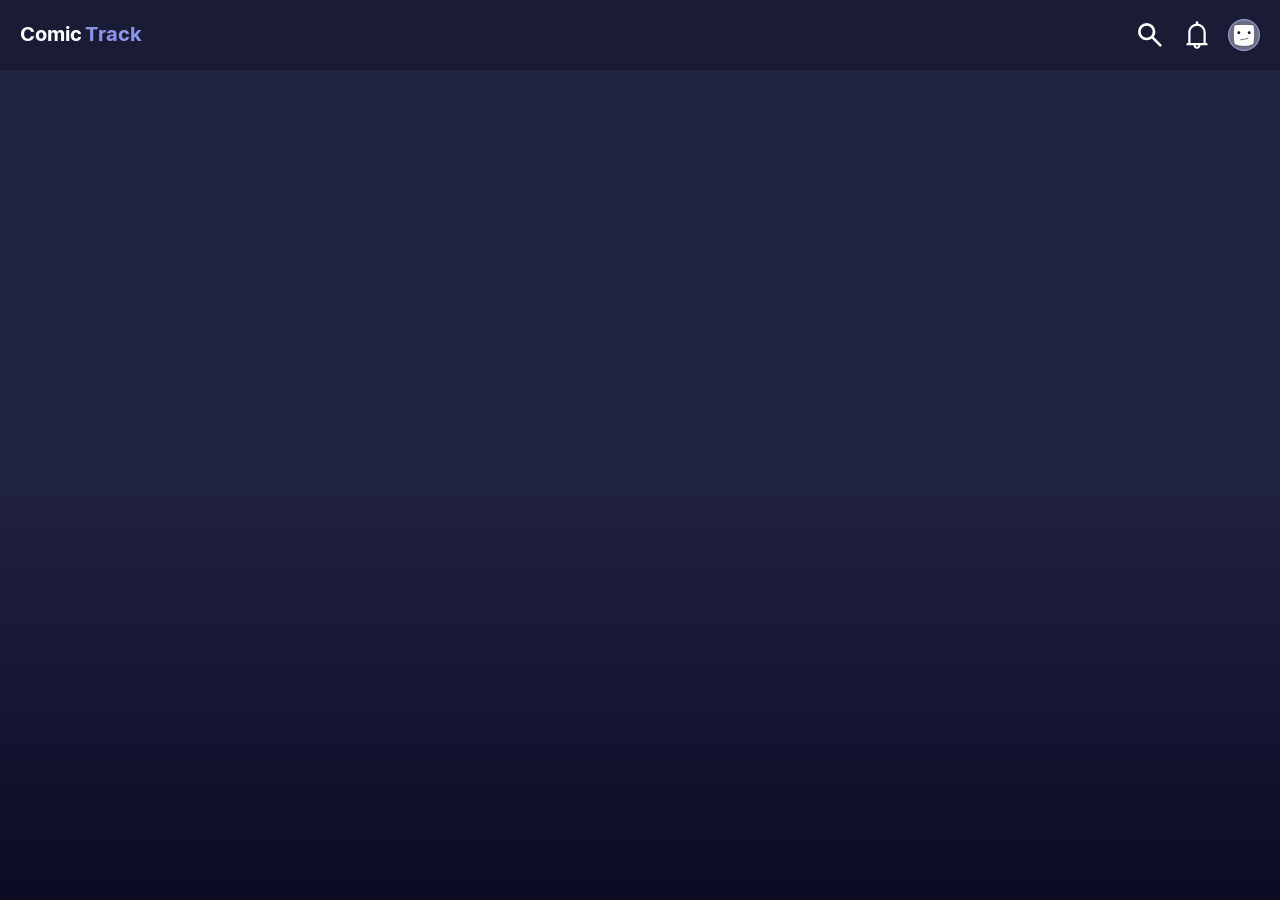
==== quadrinho.html @ 8dcb4ab7 "arquivo da página de hqs(template) e css global feito" ====
<html lang="pt-br">
<head>
    <meta charset="UTF-8">
    <meta name="viewport" content="width=device-width, initial-scale=1.0">
    <title>ComicTracker - Quadrinho</title>
    <link rel="stylesheet" href="Estilos CSS/global-style.css">
    <link rel="stylesheet" href="Estilos CSS/Estilo-pag-HQ.css">

    <!--Fontes do Google-->
    <link rel="preconnect" href="https://fonts.googleapis.com">
    <link rel="preconnect" href="https://fonts.gstatic.com" crossorigin>
    <link href="https://fonts.googleapis.com/css2?family=Inter:ital,opsz,wght@0,14..32,100..900;1,14..32,100..900&display=swap" rel="stylesheet">
    
    <!--Inter Fonte Google-->
    <link rel="preconnect" href="https://fonts.googleapis.com">
    <link rel="preconnect" href="https://fonts.gstatic.com" crossorigin>
    <link href="https://fonts.googleapis.com/css2?family=Inter:ital,opsz,wght@0,14..32,100..900;1,14..32,100..900&display=swap" rel="stylesheet">
    
</head>

<body>

    <header id="barra_de_cima">
        <h1 id="logo">Comic <span class="trk_color">Track</span></h1>
        <span class="icons_diversos">
            <div class="busca"> 
                <button>
                    <svg xmlns="http://www.w3.org/2000/svg" width="32" height="32" viewBox="0 0 24 24">
                        <path fill="currentColor" d="m19.6 21l-6.3-6.3q-.75.6-1.725.95T9.5 16q-2.725 0-4.612-1.888T3 9.5t1.888-4.612T9.5 3t4.613 1.888T16 9.5q0 1.1-.35 2.075T14.7 13.3l6.3 6.3zM9.5 14q1.875 0 3.188-1.312T14 9.5t-1.312-3.187T9.5 5T6.313 6.313T5 9.5t1.313 3.188T9.5 14"/>
                    </svg>                      
                </button>
            </div>
            <div class="sino">
                <button>
                    <svg xmlns="http://www.w3.org/2000/svg" width="32" height="32" viewBox="0 0 1024 1024"><!-- Icon from Ant Design Icons by HeskeyBaozi - https://github.com/ant-design/ant-design-icons/blob/master/LICENSE --><path fill="currentColor" d="M816 768h-24V428c0-141.1-104.3-257.7-240-277.1V112c0-22.1-17.9-40-40-40s-40 17.9-40 40v38.9c-135.7 19.4-240 136-240 277.1v340h-24c-17.7 0-32 14.3-32 32v32c0 4.4 3.6 8 8 8h216c0 61.8 50.2 112 112 112s112-50.2 112-112h216c4.4 0 8-3.6 8-8v-32c0-17.7-14.3-32-32-32M512 888c-26.5 0-48-21.5-48-48h96c0 26.5-21.5 48-48 48M304 768V428c0-55.6 21.6-107.8 60.9-147.1S456.4 220 512 220s107.8 21.6 147.1 60.9S720 372.4 720 428v340z"/></svg>
                </button>
            </div>
            <div class="perfil">
                <button>
                    <img src="Assets/Imagens Icones/Icone-Novo-Layout.svg" alt="imagem própria que ainda devo criar">
                </button>
            </div>
        </span>
    </header>
    
    <main>
        













    </main>
        
    <script src="Javinha.js"></script>  
</body>
</html>
---- Estilos CSS/global-style.css ----
/* ========================================
   FONTE CUSTOMIZADA
   ======================================== */
@font-face {
    font-family: 'Konkhmer Sleokchher';
    src: url('../Assets/Font/konkhmer-sleokchher/KonkhmerSleokchher-Regular.ttf') format('truetype');
    font-weight: normal;
    font-style: normal;
}


/* ========================================
   VARIÁVEIS GLOBAIS
   ======================================== */
:root {
    /* Cores */
    --cor-fundo:         #0F1133;
    --cor-fundo-card:    #464B69;
    --cor-fundo-navbar:  #1A1C36;
    --cor-primaria:      #8E94E8;
    --cor-primaria-dark: #6773F9;
    --cor-texto:         #ffffff;
    --cor-texto-suave:   #D9D9D9;
    --cor-texto-muted:   #A4A4A4;
    --cor-barra-fundo:   #D9D9D9;

    /* Fontes */
    --fonte-titulo: 'Konkhmer Sleokchher', sans-serif;
    --fonte-corpo:  'Inter', sans-serif;

    /* Espaçamentos */
    --gap-xs:  4px;
    --gap-sm:  8px;
    --gap-md:  11px;
    --gap-lg:  16px;
    --gap-xl:  24px;

    /* Bordas */
    --radius-sm: 5px;
    --radius-md: 10px;
    --radius-lg: 40px;

    /* Alturas fixas dos navbars */
    --altura-navbar-topo:  70px;
    --altura-navbar-baixo: 76px;
}


/* ========================================
   RESET
   ======================================== */
* {
    margin: 0;
    padding: 0;
    box-sizing: border-box;
}


/* ========================================
   BASE
   ======================================== */
html, body {
    width: 100%;
    max-width: 100%;
    overflow-x: hidden;
    font-family: var(--fonte-corpo);
    color: var(--cor-texto);
    background:
        linear-gradient(
            to bottom,
            rgba(255, 255, 255, 0.08) 50%,
            rgba(0, 0, 0, 0.30) 100%
        ),
        var(--cor-fundo);
    -moz-osx-font-smoothing: grayscale;
}

h1, h2, h3 {
    font-family: var(--fonte-titulo);
    font-weight: normal;
}

p {
    font-family: var(--fonte-corpo);
}

button {
    cursor: pointer;
    border: none;
    background: transparent;
    color: inherit;
    font-family: var(--fonte-corpo);
}

img {
    display: block;
    max-width: 100%;
}


/* ========================================
   COMPONENTE: NAVBAR TOPO
   ======================================== */
#barra_de_cima {
    position: fixed;
    top: 0;
    left: 0;
    right: 0;
    z-index: 1000;
    width: 100%;
    height: var(--altura-navbar-topo);
    display: flex;
    flex-direction: row;
    justify-content: space-between;
    align-items: center;
    padding: 0 20px;
    background-color: var(--cor-fundo-navbar);
    box-sizing: border-box;
}

#barra_de_cima #logo {
    display: flex;
    align-items: center;
    flex: 1;
    color: var(--cor-texto);
    font-size: 1.25rem;
    font-family: var(--fonte-titulo);
}

#barra_de_cima #logo span {
    color: var(--cor-primaria);
    margin-left: 3px;
}

.icons_diversos {
    display: flex;
    flex-direction: row;
    align-items: center;
    gap: 15px;
}

.icons_diversos > div {
    display: block;
    width: auto;
    height: auto;
}

.icons_diversos button {
    display: flex;
    align-items: center;
    justify-content: center;
    padding: 0;
    color: var(--cor-texto);
}

.icons_diversos button img {
    width: 32px;
    height: 32px;
    object-fit: cover;
}


/* ========================================
   COMPONENTE: NAVBAR BAIXO
   ======================================== */
#barra_de_baixo {
    position: fixed;
    bottom: 0;
    left: 0;
    right: 0;
    z-index: 1000;
    width: 100%;
    height: var(--altura-navbar-baixo);
    padding: 5px;
    background-color: var(--cor-primaria);
    border-radius: var(--radius-lg) var(--radius-lg) 0 0;
}

#barra_de_baixo .posicao_da_barra {
    display: inline-flex;
    justify-content: center;
    align-items: center;
    gap: 75px;
    width: 100%;
    height: 4rem;
}

.posicao_da_barra > div {
    display: flex;
    flex-direction: column;
    align-items: center;
    justify-content: center;
    gap: 2px;
}

.posicao_da_barra button {
    padding: 0;
    outline: none;
}

.posicao_da_barra p {
    font-size: smaller;
    font-family: var(--fonte-corpo);
}


/* ========================================
   COMPONENTE: CABEÇALHO DE SEÇÃO
   ======================================== */
.titulo-vermais {
    display: flex;
    justify-content: space-between;
    align-items: center;
    color: var(--cor-texto);
    font-size: 0.75rem;
}

.titulo-vermais .ver-mais {
    color: var(--cor-primaria);
    font-size: 0.875rem;
}


/* ========================================
   COMPONENTE: BOTÕES DE FILTRO
   ======================================== */
.botoes-filtro {
    display: flex;
    flex-direction: row;
    gap: 10px;
    justify-content: center;
}

.botoes-filtro button {
    border-radius: var(--radius-md);
    background-color: rgba(255, 255, 255, 0.20);
    padding: 0 15px;
    height: 20px;
    color: var(--cor-texto);
    text-align: center;
    font-weight: 400;
}

#btn-escolhido {
    background-color: var(--cor-primaria-dark);
}


/* ========================================
   COMPONENTE: BARRA DE PROGRESSO
   ======================================== */
.prog-hq {
    display: flex;
    align-items: center;
    gap: 5px;
    margin-top: auto;
    width: 100%;
}

.barra-progresso {
    flex: 1;
    height: 5px;
    background-color: var(--cor-barra-fundo);
    border-radius: 25px;
}

.progresso-feito {
    height: 5px;
    background: linear-gradient(to right, #464B69, #9297CE);
    border-radius: 25px;
}

.prog-hq p {
    font-size: 0.65rem;
    font-weight: 600;
    color: var(--cor-texto);
}


/* ========================================
   COMPONENTE: AVALIAÇÃO (ESTRELA + NOTA)
   ======================================== */
.avaliacoes {
    display: flex;
    flex-direction: row;
    align-items: center;
    gap: var(--gap-xs);
    padding: 0 6px 6px 6px;
}

.avaliacoes svg {
    width: 16px;
    height: 16px;
    color: rgb(255, 255, 110);
    flex-shrink: 0;
}

.avaliacoes h3 {
    margin: 0;
    font-size: 0.688rem;
    color: var(--cor-texto);
    line-height: 1;
}
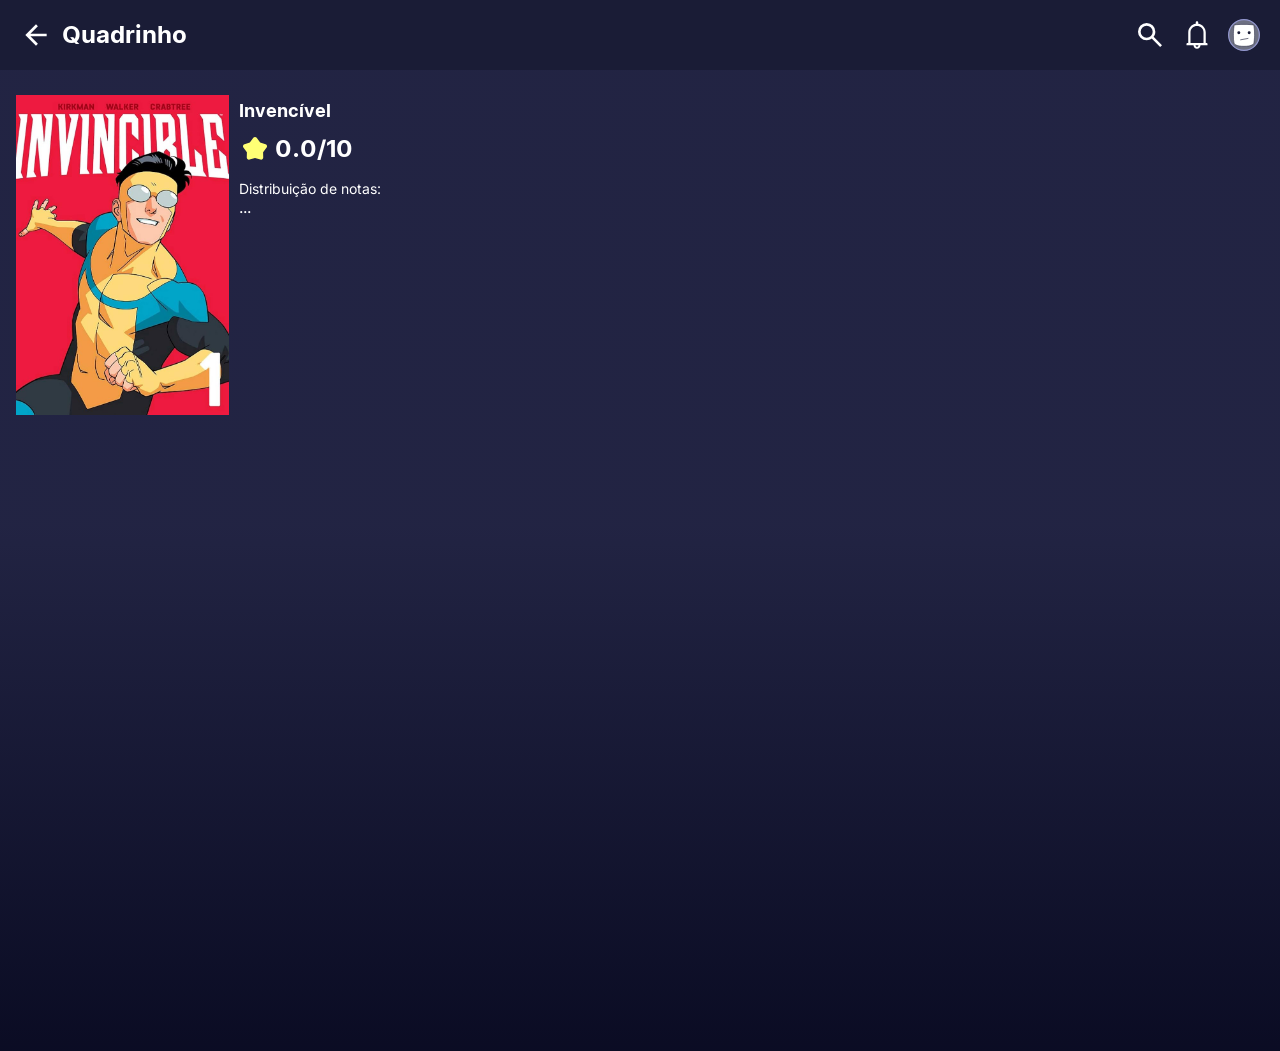
==== commit 5c88f1c6: "Página de cada quadrihno: Imagem e Título" ====
--- a/quadrinho.html
+++ b/quadrinho.html
@@ -1,65 +1,133 @@
 <html lang="pt-br">
-<head>
-    <meta charset="UTF-8">
-    <meta name="viewport" content="width=device-width, initial-scale=1.0">
+  <head>
+    <meta charset="UTF-8" />
+    <meta name="viewport" content="width=device-width, initial-scale=1.0" />
     <title>ComicTracker - Quadrinho</title>
-    <link rel="stylesheet" href="Estilos CSS/global-style.css">
-    <link rel="stylesheet" href="Estilos CSS/Estilo-pag-HQ.css">
+    <link rel="stylesheet" href="Estilos CSS/global-style.css" />
+    <link rel="stylesheet" href="Estilos CSS/Estilo-pag-HQ.css" />
 
     <!--Fontes do Google-->
-    <link rel="preconnect" href="https://fonts.googleapis.com">
-    <link rel="preconnect" href="https://fonts.gstatic.com" crossorigin>
-    <link href="https://fonts.googleapis.com/css2?family=Inter:ital,opsz,wght@0,14..32,100..900;1,14..32,100..900&display=swap" rel="stylesheet">
-    
+    <link rel="preconnect" href="https://fonts.googleapis.com" />
+    <link rel="preconnect" href="https://fonts.gstatic.com" crossorigin />
+    <link
+      href="https://fonts.googleapis.com/css2?family=Inter:ital,opsz,wght@0,14..32,100..900;1,14..32,100..900&display=swap"
+      rel="stylesheet"
+    />
+
     <!--Inter Fonte Google-->
-    <link rel="preconnect" href="https://fonts.googleapis.com">
-    <link rel="preconnect" href="https://fonts.gstatic.com" crossorigin>
-    <link href="https://fonts.googleapis.com/css2?family=Inter:ital,opsz,wght@0,14..32,100..900;1,14..32,100..900&display=swap" rel="stylesheet">
-    
-</head>
+    <link rel="preconnect" href="https://fonts.googleapis.com" />
+    <link rel="preconnect" href="https://fonts.gstatic.com" crossorigin />
+    <link
+      href="https://fonts.googleapis.com/css2?family=Inter:ital,opsz,wght@0,14..32,100..900;1,14..32,100..900&display=swap"
+      rel="stylesheet"
+    />
+  </head>
 
-<body>
+  <body>
+    <header id="barra_de_cima">
+      <div class="ic-voltar-e-titulo">
+        <button>
+          <svg
+            xmlns="http://www.w3.org/2000/svg"
+            width="32"
+            height="32"
+            viewBox="0 0 24 24"
+          >
+            <!-- Icon from Material Symbols by Google - https://github.com/google/material-design-icons/blob/master/LICENSE -->
+            <path
+              fill="currentColor"
+              d="m7.825 13l5.6 5.6L12 20l-8-8l8-8l1.425 1.4l-5.6 5.6H20v2z"
+            />
+          </svg>
+        </button>
+        <div id="titulo_wrapper">
+          <span id="titulo_quadrinho">Quadrinho</span>
+        </div>
+      </div>
 
-    <header id="barra_de_cima">
-        <h1 id="logo">Comic <span class="trk_color">Track</span></h1>
-        <span class="icons_diversos">
-            <div class="busca"> 
-                <button>
-                    <svg xmlns="http://www.w3.org/2000/svg" width="32" height="32" viewBox="0 0 24 24">
-                        <path fill="currentColor" d="m19.6 21l-6.3-6.3q-.75.6-1.725.95T9.5 16q-2.725 0-4.612-1.888T3 9.5t1.888-4.612T9.5 3t4.613 1.888T16 9.5q0 1.1-.35 2.075T14.7 13.3l6.3 6.3zM9.5 14q1.875 0 3.188-1.312T14 9.5t-1.312-3.187T9.5 5T6.313 6.313T5 9.5t1.313 3.188T9.5 14"/>
-                    </svg>                      
-                </button>
+      <span class="icons_diversos">
+        <div class="busca">
+          <button>
+            <svg
+              xmlns="http://www.w3.org/2000/svg"
+              width="32"
+              height="32"
+              viewBox="0 0 24 24"
+            >
+              <path
+                fill="currentColor"
+                d="m19.6 21l-6.3-6.3q-.75.6-1.725.95T9.5 16q-2.725 0-4.612-1.888T3 9.5t1.888-4.612T9.5 3t4.613 1.888T16 9.5q0 1.1-.35 2.075T14.7 13.3l6.3 6.3zM9.5 14q1.875 0 3.188-1.312T14 9.5t-1.312-3.187T9.5 5T6.313 6.313T5 9.5t1.313 3.188T9.5 14"
+              />
+            </svg>
+          </button>
+        </div>
+        <div class="sino">
+          <button>
+            <svg
+              xmlns="http://www.w3.org/2000/svg"
+              width="32"
+              height="32"
+              viewBox="0 0 1024 1024"
+            >
+              <!-- Icon from Ant Design Icons by HeskeyBaozi - https://github.com/ant-design/ant-design-icons/blob/master/LICENSE -->
+              <path
+                fill="currentColor"
+                d="M816 768h-24V428c0-141.1-104.3-257.7-240-277.1V112c0-22.1-17.9-40-40-40s-40 17.9-40 40v38.9c-135.7 19.4-240 136-240 277.1v340h-24c-17.7 0-32 14.3-32 32v32c0 4.4 3.6 8 8 8h216c0 61.8 50.2 112 112 112s112-50.2 112-112h216c4.4 0 8-3.6 8-8v-32c0-17.7-14.3-32-32-32M512 888c-26.5 0-48-21.5-48-48h96c0 26.5-21.5 48-48 48M304 768V428c0-55.6 21.6-107.8 60.9-147.1S456.4 220 512 220s107.8 21.6 147.1 60.9S720 372.4 720 428v340z"
+              />
+            </svg>
+          </button>
+        </div>
+        <div class="perfil">
+          <button>
+            <img
+              src="Assets/Imagens Icones/Icone-Novo-Layout.svg"
+              alt="imagem própria que ainda devo criar"
+            />
+          </button>
+        </div>
+      </span>
+    </header>
+
+    <main>
+      <div id="FramePrincipal">
+        <div class="img-pcp">
+          <img
+            src="Assets/Hqs Covers/Invencible hq.jpg"
+            alt="Imagem do Quadrinho"
+          />
+        </div>
+
+        <div class="infos-tudo">
+          <div class="div_info_n_hq">
+            <h1>Invencível</h1>
+          </div>
+
+          <div class="div_info_notas">
+            <svg
+              xmlns="http://www.w3.org/2000/svg"
+              width="32"
+              height="32"
+              viewBox="0 0 24 24"
+            >
+              <!-- Icon from Material Symbols Light by Google - https://github.com/google/material-design-icons/blob/master/LICENSE -->
+              <path
+                fill="currentColor"
+                d="m8.125 7.092l2.608-3.47q.238-.322.566-.472T12 3t.701.15t.566.471l2.608 3.471l4.02 1.368q.534.18.822.605q.289.426.289.94q0 .237-.07.471t-.228.449l-2.635 3.573l.1 3.83q.025.706-.466 1.189T16.564 20l-.454-.056L12 18.733l-4.11 1.211q-.124.05-.24.053q-.117.003-.214.003q-.665 0-1.15-.483t-.459-1.188l.1-3.856l-2.629-3.548q-.159-.217-.229-.453Q3 10.236 3 10q0-.506.297-.942q.296-.435.828-.618z"
+              />
+            </svg>
+            <h2><span id="nota-media">0.0</span>/10</h2>
+          </div>
+
+          <div class="div_info_dtb_n">
+            <div class="distrib_texto">
+              <p>Distribuição de notas:</p>
             </div>
-            <div class="sino">
-                <button>
-                    <svg xmlns="http://www.w3.org/2000/svg" width="32" height="32" viewBox="0 0 1024 1024"><!-- Icon from Ant Design Icons by HeskeyBaozi - https://github.com/ant-design/ant-design-icons/blob/master/LICENSE --><path fill="currentColor" d="M816 768h-24V428c0-141.1-104.3-257.7-240-277.1V112c0-22.1-17.9-40-40-40s-40 17.9-40 40v38.9c-135.7 19.4-240 136-240 277.1v340h-24c-17.7 0-32 14.3-32 32v32c0 4.4 3.6 8 8 8h216c0 61.8 50.2 112 112 112s112-50.2 112-112h216c4.4 0 8-3.6 8-8v-32c0-17.7-14.3-32-32-32M512 888c-26.5 0-48-21.5-48-48h96c0 26.5-21.5 48-48 48M304 768V428c0-55.6 21.6-107.8 60.9-147.1S456.4 220 512 220s107.8 21.6 147.1 60.9S720 372.4 720 428v340z"/></svg>
-                </button>
-            </div>
-            <div class="perfil">
-                <button>
-                    <img src="Assets/Imagens Icones/Icone-Novo-Layout.svg" alt="imagem própria que ainda devo criar">
-                </button>
-            </div>
-        </span>
-    </header>
-    
-    <main>
-        
+            <div class="grafico-das-barras">...</div>
+          </div>
+        </div>
+      </div>
+    </main>
 
-
-
-
-
-
-
-
-
-
-
-
-
-    </main>
-        
-    <script src="Javinha.js"></script>  
-</body>
-</html>+    <script src="Javinha.js"></script>
+  </body>
+</html>
--- a/Estilos CSS/global-style.css
+++ b/Estilos CSS/global-style.css
@@ -97,6 +97,15 @@
     max-width: 100%;
 }
 
+main {
+    display: flex;
+    flex-direction: column;
+    /*outline: 1px solid white;*/
+    padding: 10px 0;
+    margin: 75px 16px 76px;
+    min-height: 100vh;
+    gap: 15px;
+}
 
 /* ========================================
    COMPONENTE: NAVBAR TOPO
--- a/Estilos CSS/Estilo-pag-HQ.css
+++ b/Estilos CSS/Estilo-pag-HQ.css
@@ -0,0 +1,120 @@
+#titulo_wrapper {
+  position: relative;
+  max-width: 165px; /* ajuste conforme seu layout */
+  overflow: hidden;
+  white-space: nowrap;
+}
+
+#titulo_quadrinho {
+  display: inline-block;
+  white-space: nowrap;
+  color: #fff;
+  font-size: 1.5rem;
+  font-family: Konkhmer Sleokchher;
+  will-change: transform;
+  padding-right: 4px; /* respiro no fim do texto */
+}
+
+.ic-voltar-e-titulo {
+  display: flex;
+  flex-direction: row;
+  justify-content: center;
+  gap: 10px;
+}
+
+#titulo_wrapper.tem-overflow {
+  -webkit-mask-image: linear-gradient(to right, black 85%, transparent 100%);
+  mask-image: linear-gradient(to right, black 85%, transparent 100%);
+}
+
+#titulo_wrapper.tem-overflow.deslocando {
+  -webkit-mask-image: linear-gradient(
+    to right,
+    transparent 0%,
+    black 8%,
+    black 92%,
+    transparent 100%
+  );
+  mask-image: linear-gradient(
+    to right,
+    transparent 0%,
+    black 8%,
+    black 92%,
+    transparent 100%
+  );
+}
+
+#titulo_wrapper.tem-overflow #titulo_quadrinho {
+  animation: deslocarTitulo 8s ease-in-out infinite;
+}
+
+@keyframes deslocarTitulo {
+  0%,
+  15% {
+    transform: translateX(0);
+  }
+  45%,
+  60% {
+    transform: translateX(var(--deslocamento, 0px));
+  }
+  90%,
+  100% {
+    transform: translateX(0);
+  }
+}
+
+/*======================================================================================*/
+/********************************Frame Principal*****************************************/
+/*======================================================================================*/
+
+#FramePrincipal {
+  display: flex;
+  flex-direction: row;
+  box-sizing: border-box;
+  gap: 10px;
+  padding-top: 10px;
+  padding-bottom: 10px;
+}
+
+.img-pcp {
+  display: flex;
+  flex-direction: column;
+  width: 260px;
+}
+
+.infos-tudo {
+  display: flex;
+  flex-direction: column;
+  box-sizing: border-box;
+  word-break: break-word;
+  gap: 5px;
+  width: 100%;
+}
+
+.div_info_n_hq h1 {
+  font-size: 1.125rem;
+  overflow-wrap: break-word;
+}
+
+.div_info_notas {
+  display: inline-flex;
+  gap: 4px;
+}
+
+.div_info_notas svg {
+  color: rgb(255, 255, 117);
+}
+
+.div_info_notas h2 {
+  display: flex;
+  font-size: 1.5rem;
+  justify-content: center;
+  align-items: center;
+  height: 32px;
+}
+
+.distrib_texto{
+    font-size: 0.875rem;
+    box-sizing: border-box;
+    padding-top: 10px;
+}
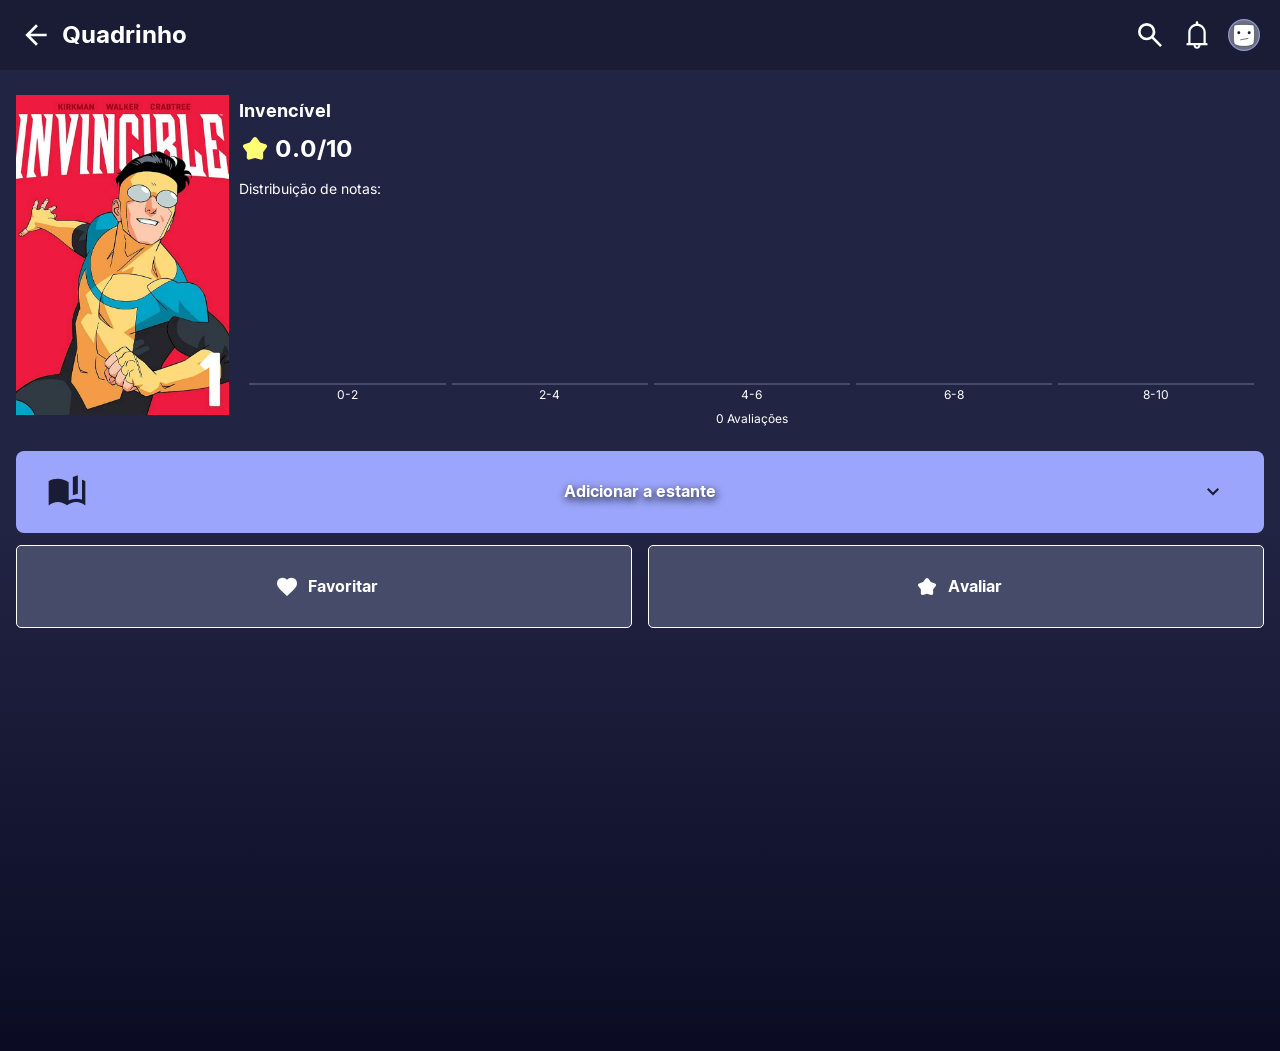
==== commit 1a6e28f1: "Botões principais de interação na página do quadrinho (TEMPLATE)" ====
--- a/quadrinho.html
+++ b/quadrinho.html
@@ -122,8 +122,103 @@
             <div class="distrib_texto">
               <p>Distribuição de notas:</p>
             </div>
-            <div class="grafico-das-barras">...</div>
+            <div class="distrib_notas">
+              <div class="grafico-barras">
+                <div class="barra-grupo">
+                  <div class="barra"></div>
+                  <span>0-2</span>
+                </div>
+                <div class="barra-grupo">
+                  <div class="barra"></div>
+                  <span>2-4</span>
+                </div>
+                <div class="barra-grupo">
+                  <div class="barra"></div>
+                  <span>4-6</span>
+                </div>
+                <div class="barra-grupo">
+                  <div class="barra"></div>
+                  <span>6-8</span>
+                </div>
+                <div class="barra-grupo">
+                  <div class="barra"></div>
+                  <span>8-10</span>
+                </div>
+              </div>
+
+              <div class="qnt-notas">
+                <span>0 Avaliações</span>
+              </div>
+            </div>
           </div>
+        </div>
+      </div>
+
+      <div id="FrameInterativo">
+        <button class="botao-principal">
+          <!--Icone do quadrinho-->
+          <svg
+            xmlns="http://www.w3.org/2000/svg"
+            width="32"
+            height="32"
+            viewBox="0 0 24 24"
+          >
+            <!-- Icon from Material Symbols by Google - https://github.com/google/material-design-icons/blob/master/LICENSE -->
+            <path
+              fill="currentColor"
+              d="M15.5 14V3l3-1v11zm5.5 2.6V4.575q.525.2 1.025.425t.975.55v14.5q-1.175-.975-2.575-1.513T17.5 18q-1.5 0-2.9.525T12 20q-1.2-.95-2.6-1.475T6.5 18q-1.525 0-2.925.538T1 20.05V5.55q1.2-.825 2.613-1.187T6.5 4q1.75 0 3.388.575T13 6.1v10.95q1.05-.5 2.188-.775T17.5 16q.9 0 1.775.15T21 16.6"
+            />
+          </svg>
+
+          <h3>Adicionar a estante</h3>
+
+          <svg
+            class="mais-opcs-btn-principal"
+            xmlns="http://www.w3.org/2000/svg"
+            width="32"
+            height="32"
+            viewBox="0 0 24 24"
+          >
+            <!-- Icon from Material Symbols by Google - https://github.com/google/material-design-icons/blob/master/LICENSE -->
+            <path
+              fill="currentColor"
+              d="m12 15.375l-6-6l1.4-1.4l4.6 4.6l4.6-4.6l1.4 1.4z"
+            />
+          </svg>
+        </button>
+
+        <div class="Sub-botoes">
+          <button class="btn-favoritar">
+            <svg
+              xmlns="http://www.w3.org/2000/svg"
+              width="32"
+              height="32"
+              viewBox="0 0 24 24"
+            >
+              <!-- Icon from Material Symbols by Google - https://github.com/google/material-design-icons/blob/master/LICENSE -->
+              <path
+                fill="currentColor"
+                d="m12 21l-1.45-1.3q-2.525-2.275-4.175-3.925T3.75 12.812T2.388 10.4T2 8.15Q2 5.8 3.575 4.225T7.5 2.65q1.3 0 2.475.55T12 4.75q.85-1 2.025-1.55t2.475-.55q2.35 0 3.925 1.575T22 8.15q0 1.15-.387 2.25t-1.363 2.412t-2.625 2.963T13.45 19.7z"
+              />
+            </svg>
+            <h3>Favoritar</h3>
+          </button>
+
+          <button class="btn-avaliar">
+            <svg
+              xmlns="http://www.w3.org/2000/svg"
+              width="32"
+              height="32"
+              viewBox="0 0 24 24"
+            >
+              <!-- Icon from Material Symbols Light by Google - https://github.com/google/material-design-icons/blob/master/LICENSE -->
+              <path
+                fill="currentColor"
+                d="m8.125 7.092l2.608-3.47q.238-.322.566-.472T12 3t.701.15t.566.471l2.608 3.471l4.02 1.368q.534.18.822.605q.289.426.289.94q0 .237-.07.471t-.228.449l-2.635 3.573l.1 3.83q.025.706-.466 1.189T16.564 20l-.454-.056L12 18.733l-4.11 1.211q-.124.05-.24.053q-.117.003-.214.003q-.665 0-1.15-.483t-.459-1.188l.1-3.856l-2.629-3.548q-.159-.217-.229-.453Q3 10.236 3 10q0-.506.297-.942q.296-.435.828-.618z"
+              />
+            </svg>
+            <h3>Avaliar</h3>
+          </button>
         </div>
       </div>
     </main>
--- a/Estilos CSS/Estilo-pag-HQ.css
+++ b/Estilos CSS/Estilo-pag-HQ.css
@@ -113,8 +113,142 @@
   height: 32px;
 }
 
-.distrib_texto{
-    font-size: 0.875rem;
+.distrib_texto {
+  font-size: 0.875rem;
+  box-sizing: border-box;
+  padding-top: 10px;
+}
+
+.div_info_dtb_n {
+  display: flex;
+  flex-direction: column;
+}
+
+.distrib_notas {
+  display: flex;
+  flex-direction: column;
+  box-sizing: border-box;
+  margin-top: 15%;
+  align-items: center;
+  gap: 10px;
+}
+
+.grafico-barras {
+  display: flex;
+  flex-direction: row;
+  justify-content: end;
+  align-items: center;
+  box-sizing: border-box;
+  padding: 0px 10px;
+  gap: 6px;
+  height: 50px; /* altura total do gráfico */
+  width: 100%;
+}
+
+.barra-grupo {
+  display: flex;
+  flex-direction: column;
+  justify-content: end;
+  gap: 4px;
+  flex: 1;
+  min-width: 0;
+  height: 100%; /* Mantém os 80px */
+}
+
+.barra-grupo > span {
+  font-size: 0.75rem;
+  text-align: center;
+  white-space: nowrap;
+  color: #ffffff;
+  line-height: 1; /* Garante que não haja sobra de linha fantasma */
+}
+
+.barra {
+  width: 100%;
+  background-color: #464b69;
+  height: 2px;
+}
+
+.qnt-notas span {
+  font-size: 0.75rem;
+}
+
+/*=========================================================================================*/
+/********************************Frame Interativos******************************************/
+/**************************(BOTÕES PRINCPAIS DA PÁGINA)*************************************/
+/*=========================================================================================*/
+
+#FrameInterativo {
+  display: flex;
+  justify-content: center;
+  align-items: center;
+  flex-direction: column;
+  box-sizing: border-box;
+  gap: 12px;
+}
+
+ 
+.botao-principal {
+    display: flex;
+    justify-content: space-between;
+    align-items: center;
+    gap: 12px; /* espaço entre o ícone e o texto */
+    min-height: 55px;
+    background-color: #9ba5fb;
+    width: 100%;
+    padding: 2%;
     box-sizing: border-box;
-    padding-top: 10px;
+    border-radius: 8px;
+    border: none;
+    cursor: pointer;
+}
+
+/* Trbalhar mais tarde neste botão */
+
+
+.botao-principal button{
+  flex: 1;
+}
+
+.botao-principal svg{
+  margin: 0px 10px;
+  transform: scale(1.25);
+  color: #1A1C36;
+  flex-shrink: 0;
+}
+
+.botao-principal h3 {
+  text-shadow: 1px 3px 8px black; /*posição-X ; pos-Y ; grau de desfoque; cor  */
+}
+
+.botao-principal .mais-opcs-btn-principal{
+  transform: scale(0.75);
+}
+
+.Sub-botoes {
+  display: inline-flex;
+  flex-direction: row;
+  width: 100%;
+  justify-content: center;
+  gap: 16px;
+}
+
+.Sub-botoes  .btn-favoritar, 
+.Sub-botoes .btn-avaliar{
+  display: inline-flex;
+  flex: 1;
+  justify-content: center;
+  align-items: center;
+  background-color: #464b69;
+  text-align: center;
+  width: 100%;
+  padding: 2% 0;
+  box-sizing: border-box;
+  border-radius: 5px;
+  gap: 5px;
+  border: 0.5px solid;
+}
+.btn-favoritar svg,
+.btn-avaliar svg{
+  transform: scale(0.75);
 }
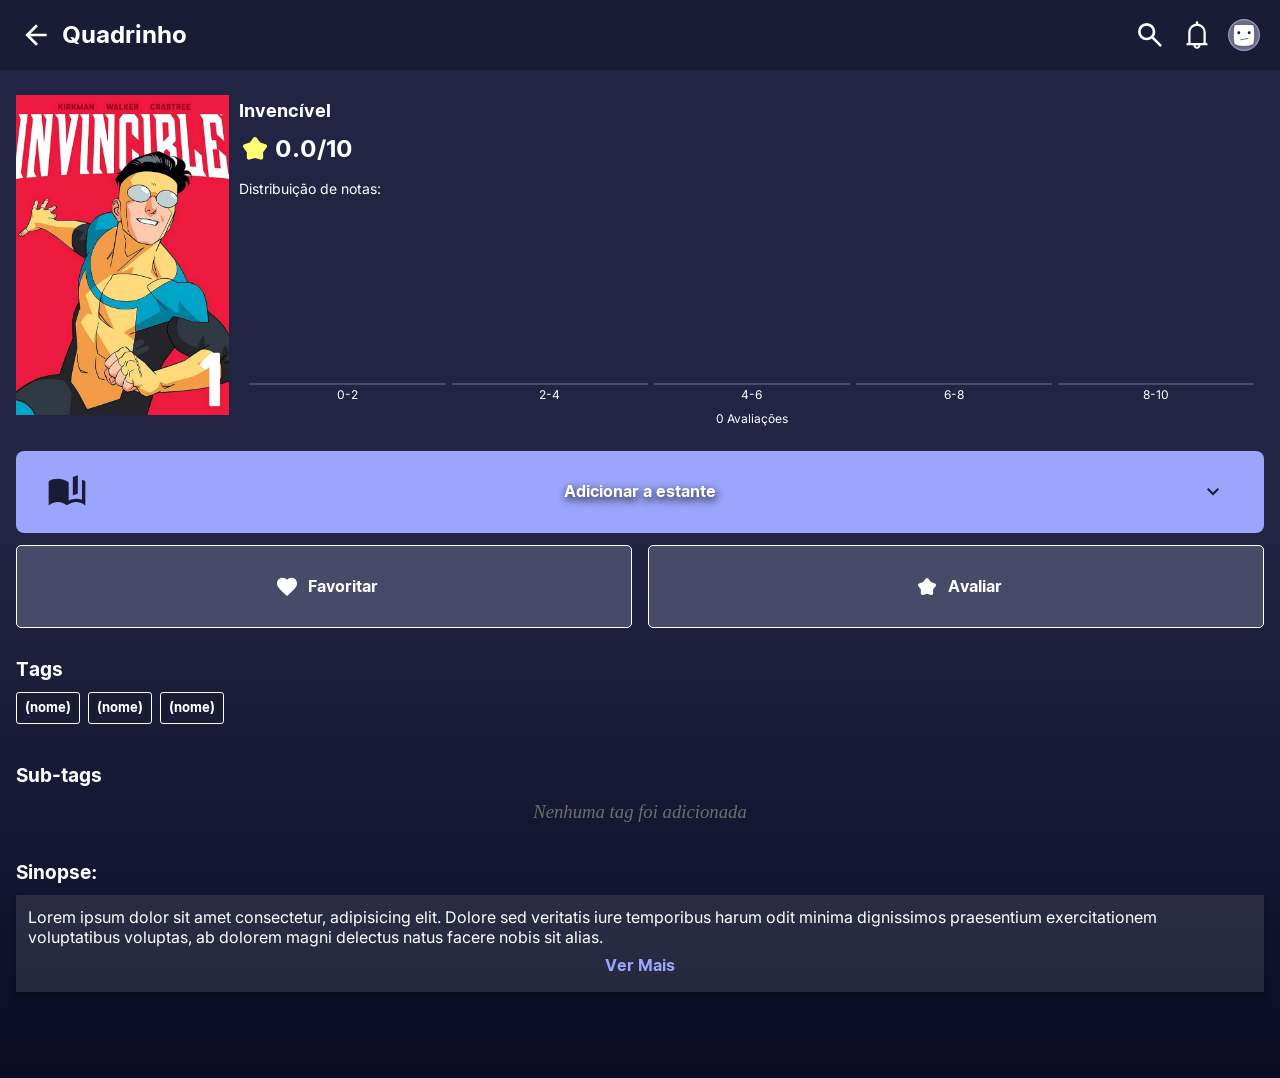
==== commit f4364230: "Tags, Sub-tags e Sinopse feitos" ====
--- a/quadrinho.html
+++ b/quadrinho.html
@@ -221,6 +221,39 @@
           </button>
         </div>
       </div>
+
+      <div id="tags">
+        <h3>Tags</h3>
+        <div class="grupo-tags">
+          <button class="tag">(nome)</button>
+          <button class="tag">(nome)</button>
+          <button class="tag">(nome)</button>
+        </div>
+      </div>
+      <div id="sub-tags">
+        <h3>Sub-tags</h3>
+        <h3 id="aviso-subtag">Nenhuma tag foi adicionada</h3>
+        <div class="grupo-sub-tags">
+          <button class="Stag">(nome)</button>
+          <button class="Stag">(nome)</button>
+          <button class="Stag">(nome)</button>
+        </div>
+      </div>
+
+      <div id="sinopse">
+        <h3>Sinopse:</h3>
+        <div class="caixa-sinopse">
+          <p>
+            Lorem ipsum dolor sit amet consectetur, adipisicing elit. Dolore sed
+            veritatis iure temporibus harum odit minima dignissimos praesentium
+            exercitationem voluptatibus voluptas, ab dolorem magni delectus
+            natus facere nobis sit alias.
+          </p>
+          <div class="caixa-btn-sinopse">
+            <button class="ver_mais_sinopse"><h3>Ver Mais</h3></button>
+          </div>
+        </div>
+      </div>
     </main>
 
     <script src="Javinha.js"></script>
--- a/Estilos CSS/Estilo-pag-HQ.css
+++ b/Estilos CSS/Estilo-pag-HQ.css
@@ -187,33 +187,31 @@
   gap: 12px;
 }
 
- 
 .botao-principal {
-    display: flex;
-    justify-content: space-between;
-    align-items: center;
-    gap: 12px; /* espaço entre o ícone e o texto */
-    min-height: 55px;
-    background-color: #9ba5fb;
-    width: 100%;
-    padding: 2%;
-    box-sizing: border-box;
-    border-radius: 8px;
-    border: none;
-    cursor: pointer;
+  display: flex;
+  justify-content: space-between;
+  align-items: center;
+  gap: 12px; /* espaço entre o ícone e o texto */
+  min-height: 55px;
+  background-color: #9ba5fb;
+  width: 100%;
+  padding: 2%;
+  box-sizing: border-box;
+  border-radius: 8px;
+  border: none;
+  cursor: pointer;
 }
 
 /* Trbalhar mais tarde neste botão */
 
-
-.botao-principal button{
+.botao-principal button {
   flex: 1;
 }
 
-.botao-principal svg{
+.botao-principal svg {
   margin: 0px 10px;
   transform: scale(1.25);
-  color: #1A1C36;
+  color: #1a1c36;
   flex-shrink: 0;
 }
 
@@ -221,7 +219,7 @@
   text-shadow: 1px 3px 8px black; /*posição-X ; pos-Y ; grau de desfoque; cor  */
 }
 
-.botao-principal .mais-opcs-btn-principal{
+.botao-principal .mais-opcs-btn-principal {
   transform: scale(0.75);
 }
 
@@ -233,8 +231,8 @@
   gap: 16px;
 }
 
-.Sub-botoes  .btn-favoritar, 
-.Sub-botoes .btn-avaliar{
+.Sub-botoes .btn-favoritar,
+.Sub-botoes .btn-avaliar {
   display: inline-flex;
   flex: 1;
   justify-content: center;
@@ -249,6 +247,92 @@
   border: 0.5px solid;
 }
 .btn-favoritar svg,
-.btn-avaliar svg{
+.btn-avaliar svg {
   transform: scale(0.75);
-}+}
+
+/*================================================================*/
+/*================================Div Tags========================*/
+/*================================================================*/
+
+#tags {
+  display: flex;
+  flex-direction: column;
+  margin: 10px 0;
+  gap: 5px;
+  box-sizing: border-box;
+}
+
+.grupo-tags {
+  display: flex;
+  flex-direction: row;
+  justify-content: start;
+  gap: 8px;
+  box-sizing: border-box;
+  flex-wrap: wrap;
+}
+
+.tag {
+  border: 0.5px solid;
+  background-color: #1a1c36;
+  font-family: Konkhmer Sleokchher;
+  padding: 3px 8px;
+  border-radius: 3px;
+}
+
+#sub-tags {
+  display: flex;
+  flex-direction: column;
+  margin: 10px 0;
+  gap: 8px;
+  box-sizing: border-box;
+}
+
+.grupo-sub-tags {
+  display: flex;
+  flex-direction: row;
+  justify-content: start;
+  gap: 8px;
+  box-sizing: border-box;
+  flex-wrap: wrap;
+}
+
+.Stag {
+  display: none;
+  background-color: #c6c6c645;
+  font-family: Konkhmer Sleokchher;
+  padding: 3px 8px;
+}
+
+#aviso-subtag {
+  font-family: inter;
+  font-style: italic;
+  color: #6d6d6d;
+  text-align: center;
+}
+
+
+/*=====================================================*/
+/*==================== DIV SINOPSE ====================*/
+/*=====================================================*/
+
+#sinopse{
+  display: flex;
+  flex-direction: column;
+  gap: 5px;
+}
+
+.caixa-sinopse {
+  background-color: rgba(255, 255, 255, 0.1);
+  box-sizing: border-box;
+  padding: 12px;
+  box-shadow: 0px 5px 5px rgba(0, 0, 0, 0.3);
+}
+
+.caixa-btn-sinopse {
+  margin-top: 5px;
+  display: flex;
+  color: #9ba5fb;
+  justify-content: center;
+  text-align: center;
+}
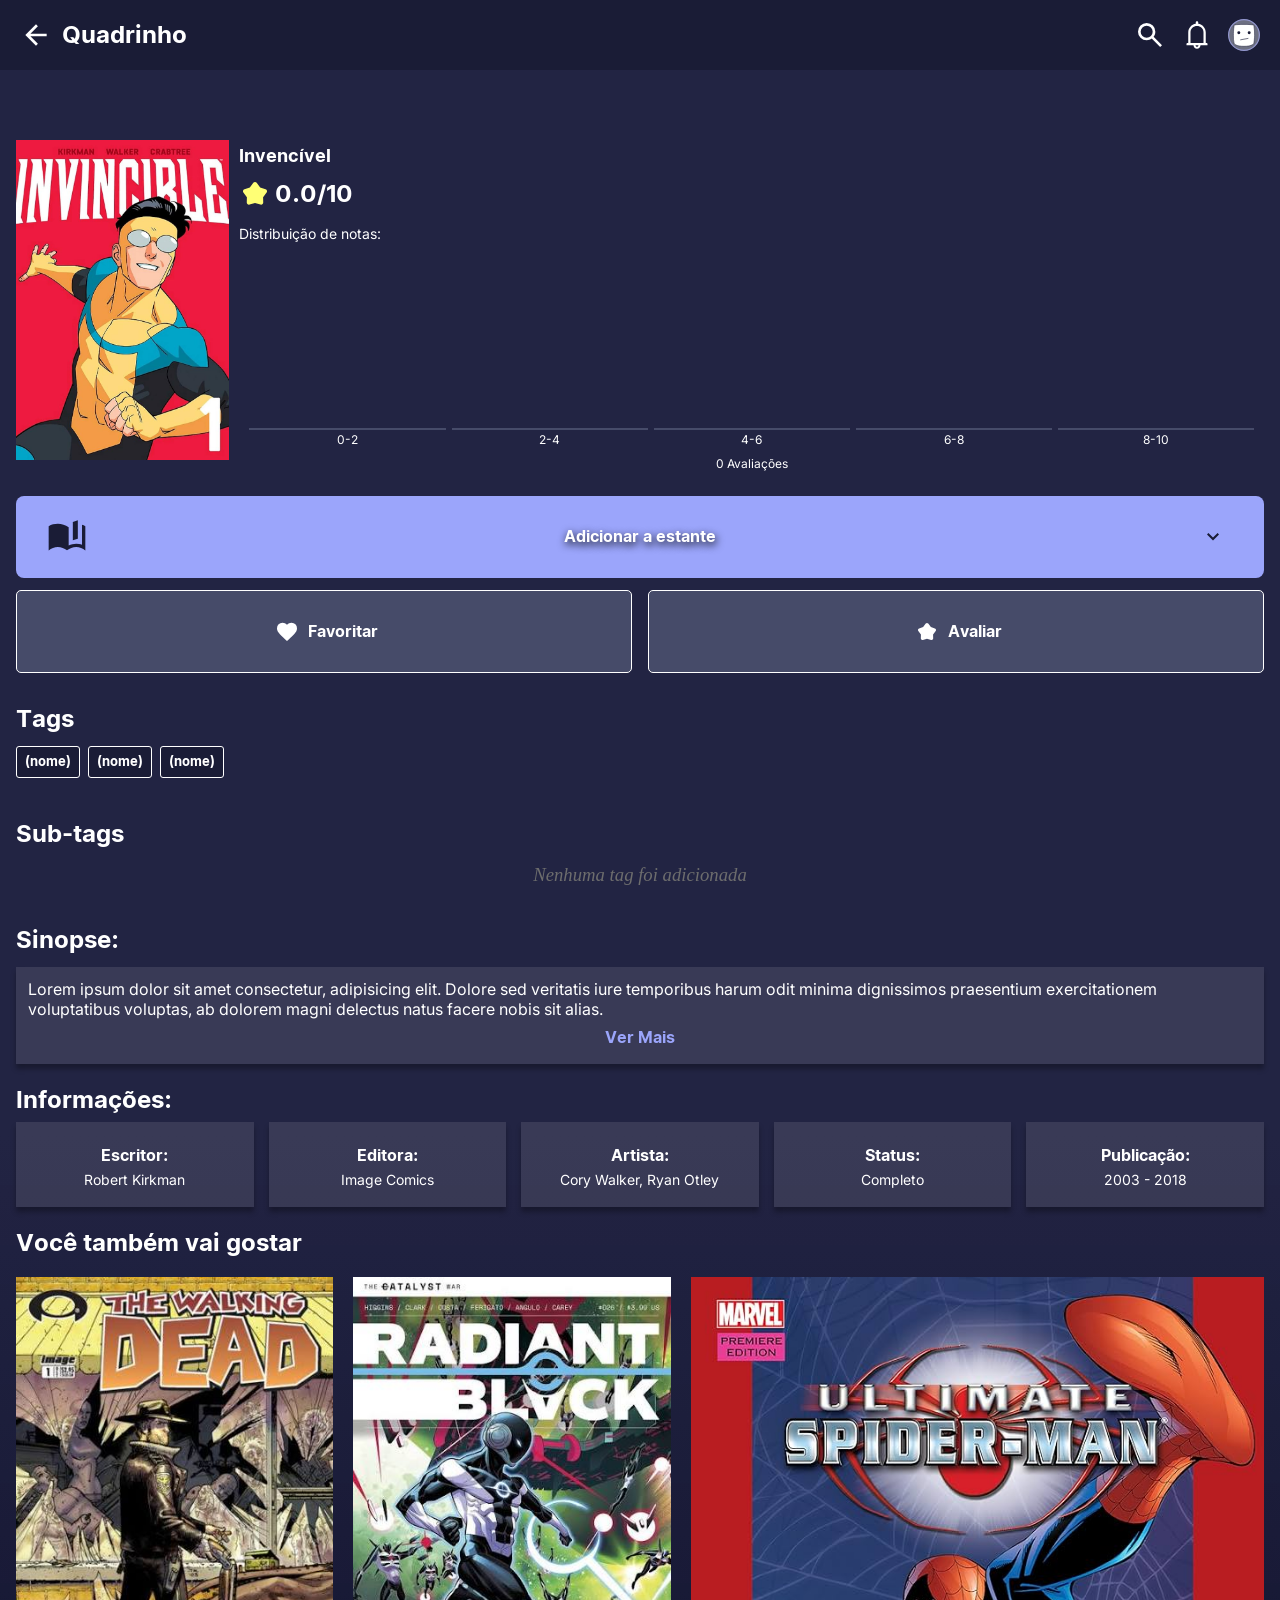
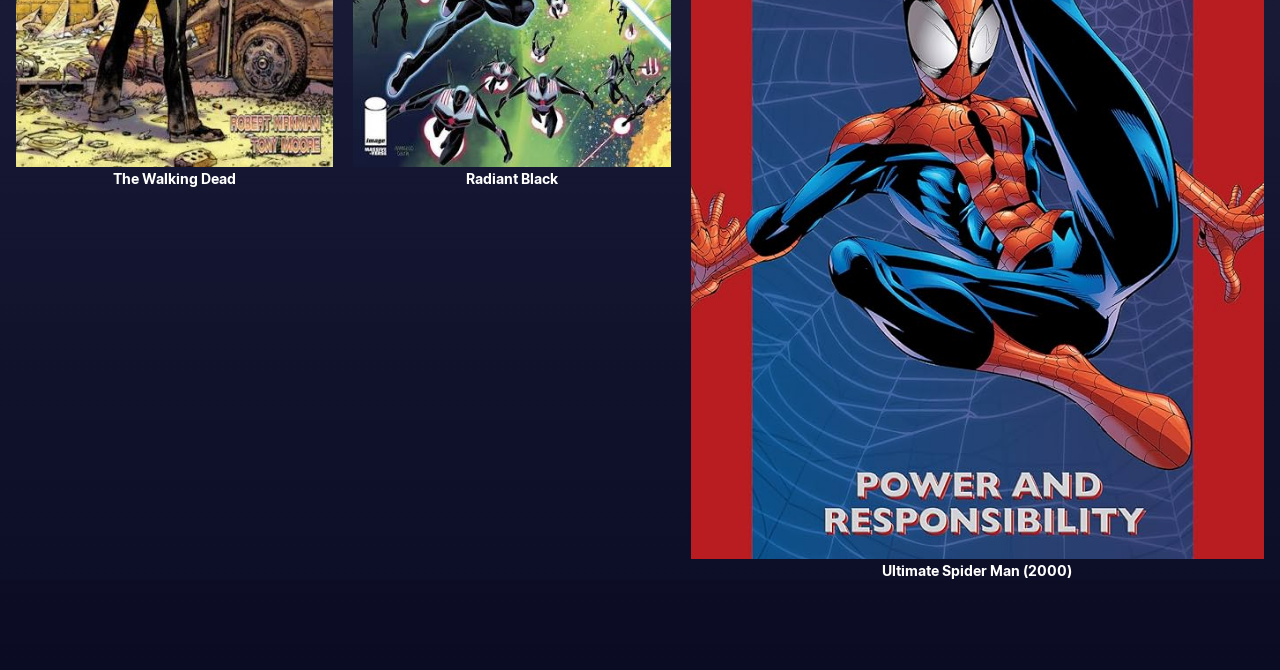
==== commit a78dd434: "Seção de Informações e Recomendações feito. Início do menu pop-up do botão estante" ====
--- a/quadrinho.html
+++ b/quadrinho.html
@@ -22,6 +22,19 @@
       rel="stylesheet"
     />
   </head>
+
+  <div id="overlay" class="overlay"></div>
+  <div id="pop-up_estante">
+    <h2>Adicionar à estante</h2>
+    <hr />
+    <div class="opcs-escolher">
+      <div class="opc-estante"></div>
+      <div class="opc-estante"></div>
+      <div class="opc-estante"></div>
+      <div class="opc-estante"></div>
+      <div class="opc-estante"></div>
+    </div>
+  </div>
 
   <body>
     <header id="barra_de_cima">
@@ -223,7 +236,7 @@
       </div>
 
       <div id="tags">
-        <h3>Tags</h3>
+        <h2>Tags</h2>
         <div class="grupo-tags">
           <button class="tag">(nome)</button>
           <button class="tag">(nome)</button>
@@ -231,7 +244,7 @@
         </div>
       </div>
       <div id="sub-tags">
-        <h3>Sub-tags</h3>
+        <h2>Sub-tags</h2>
         <h3 id="aviso-subtag">Nenhuma tag foi adicionada</h3>
         <div class="grupo-sub-tags">
           <button class="Stag">(nome)</button>
@@ -241,7 +254,7 @@
       </div>
 
       <div id="sinopse">
-        <h3>Sinopse:</h3>
+        <h2>Sinopse:</h2>
         <div class="caixa-sinopse">
           <p>
             Lorem ipsum dolor sit amet consectetur, adipisicing elit. Dolore sed
@@ -254,6 +267,64 @@
           </div>
         </div>
       </div>
+
+      <div id="informacoes">
+        <h2>Informações:</h2>
+        <div class="grupo-info">
+          <div class="info-escritor">
+            <h3>Escritor:</h3>
+            <p id="info-escritor">Robert Kirkman</p>
+          </div>
+          <div class="info-editora">
+            <h3>Editora:</h3>
+            <p id="info-editora">Image Comics</p>
+          </div>
+          <div class="info-artista">
+            <h3>Artista:</h3>
+            <p id="info-editora">Cory Walker, Ryan Otley</p>
+          </div>
+          <div class="info-status">
+            <h3>Status:</h3>
+            <p id="info-status">Completo</p>
+          </div>
+          <div class="info-publicacao">
+            <h3>Publicação:</h3>
+            <p id="info-publicacao">2003 - 2018</p>
+          </div>
+        </div>
+      </div>
+
+      <div id="recomendacoes">
+        <h2>Você também vai gostar</h2>
+        <div class="grupo-hqs" id="lista-recomendacoes">
+          <a href="">
+            <img
+              src="Assets/Hqs Covers/Cover Comic Walking Dead.jpg"
+              alt="hq1"
+              srcset=""
+            />
+            <h3>The Walking Dead</h3>
+          </a>
+
+          <a href="">
+            <img
+              src="Assets/Hqs Covers/Radiant Black Cover Art.jpg"
+              alt="hq1"
+              srcset=""
+            />
+            <h3>Radiant Black</h3>
+          </a>
+
+          <a href="">
+            <img
+              src="Assets/Hqs Covers/Ultimate Spider Man 2000.jpg"
+              alt="hq1"
+              srcset=""
+            />
+            <h3>Ultimate Spider Man (2000)</h3>
+          </a>
+        </div>
+      </div>
     </main>
 
     <script src="Javinha.js"></script>
--- a/Estilos CSS/Estilo-pag-HQ.css
+++ b/Estilos CSS/Estilo-pag-HQ.css
@@ -311,12 +311,11 @@
   text-align: center;
 }
 
-
 /*=====================================================*/
 /*==================== DIV SINOPSE ====================*/
 /*=====================================================*/
 
-#sinopse{
+#sinopse {
   display: flex;
   flex-direction: column;
   gap: 5px;
@@ -336,3 +335,75 @@
   justify-content: center;
   text-align: center;
 }
+
+/*=====================================================*/
+/*================ DIV Informações ====================*/
+/*=====================================================*/
+
+.grupo-info {
+  display: flex;
+  flex-direction: row;
+  flex-wrap: wrap;
+  gap: 15px;
+}
+
+.info-ano,
+.info-escritor,
+.info-artista,
+.info-editora,
+.info-status,
+.info-publicacao {
+  display: flex;
+  flex: 1;
+  flex-direction: column;
+  justify-content: center;
+  align-items: center;
+  box-sizing: border-box;
+  background-color: rgba(255, 255, 255, 0.1);
+  min-width: 110px;
+  padding: 10px;
+  min-height: 85px;
+  font-size: 0.875rem;
+  text-align: center;
+  box-shadow: 0px 5px 5px rgba(0, 0, 0, 0.3);
+}
+
+#recomendacoes {
+  display: flex;
+  flex-direction: column;
+  gap: 12px;
+}
+
+.grupo-hqs {
+  display: flex;
+  flex-direction: row;
+  justify-content: space-between;
+  gap: 20px;
+  overflow-x: auto;
+}
+
+.grupo-hqs a {
+  text-decoration: none;
+  color: #fff;
+  min-width: 125px;
+  height: auto;
+}
+
+.grupo-hqs a h3 {
+  font-size: 0.875rem;
+  flex-wrap: nowrap;
+  text-align: center;
+}
+
+/*=====================================================*/
+/*================ MENU DE INTERAÇÃO ==================*/
+/*==(menu ao clicar no botão de "adicionar a estante)==*/
+
+
+.overlay {
+  display: none;
+  position: fixed;
+  inset: 0;
+  background: rgba(0, 0, 0, 0.6);
+  z-index: 100;
+}
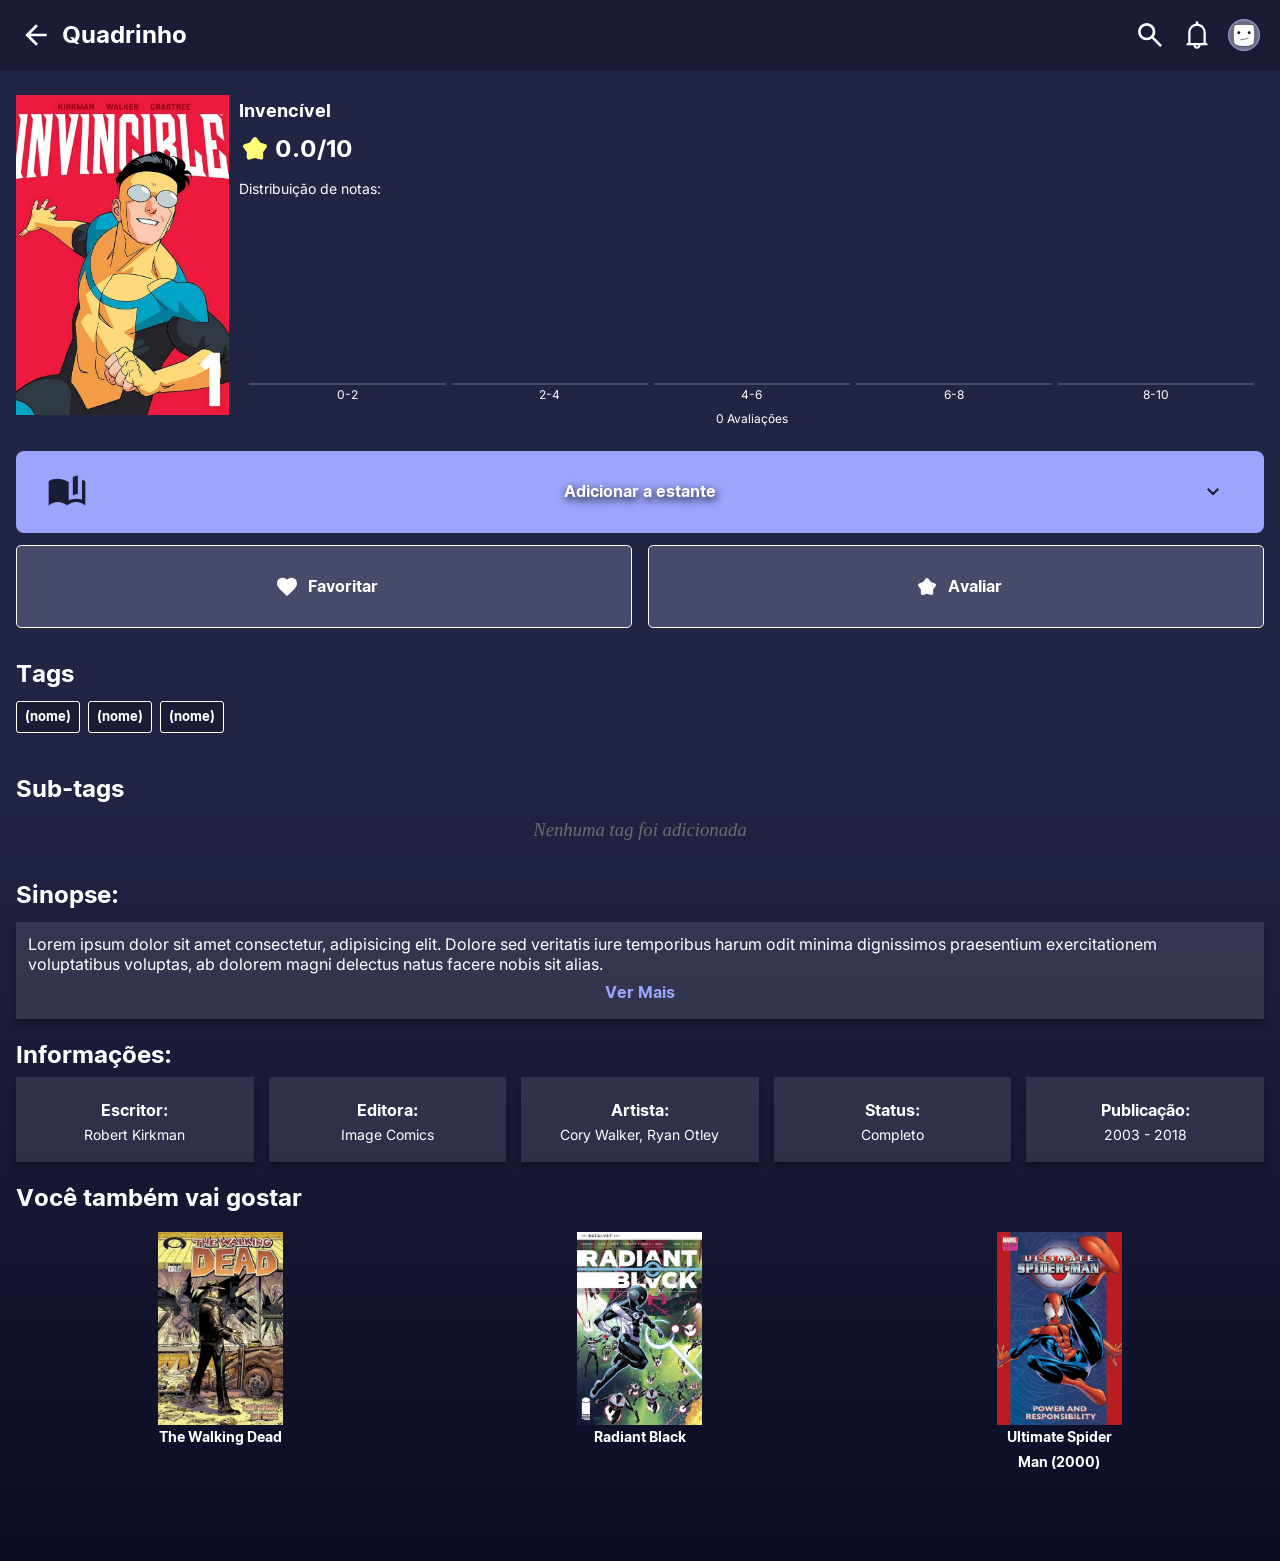
==== commit 8b4e918c: "Menu pop-up ao clicar no botão estante concluido" ====
--- a/quadrinho.html
+++ b/quadrinho.html
@@ -25,14 +25,278 @@
 
   <div id="overlay" class="overlay"></div>
   <div id="pop-up_estante">
+    <button class="fechar-popup" aria-label="Fechar">
+      <svg
+        xmlns="http://www.w3.org/2000/svg"
+        width="24"
+        height="24"
+        viewBox="0 0 24 24"
+      >
+        <path
+          fill="currentColor"
+          d="M6.4 19L5 17.6l5.6-5.6L5 6.4L6.4 5l5.6 5.6L17.6 5L19 6.4L13.4 12l5.6 5.6l-1.4 1.4l-5.6-5.6z"
+        />
+      </svg>
+    </button>
     <h2>Adicionar à estante</h2>
     <hr />
     <div class="opcs-escolher">
-      <div class="opc-estante"></div>
-      <div class="opc-estante"></div>
-      <div class="opc-estante"></div>
-      <div class="opc-estante"></div>
-      <div class="opc-estante"></div>
+      <button class="opc-estante">
+        <svg
+          style="color: rgb(48, 255, 179)"
+          xmlns="http://www.w3.org/2000/svg"
+          width="32"
+          height="32"
+          viewBox="0 0 24 24"
+        >
+          <!-- Icon from Material Symbols by Google - https://github.com/google/material-design-icons/blob/master/LICENSE -->
+          <path
+            fill="currentColor"
+            d="M15.5 14V3l3-1v11zm5.5 2.6V4.575q.525.2 1.025.425t.975.55v14.5q-1.175-.975-2.575-1.513T17.5 18q-1.5 0-2.9.525T12 20q-1.2-.95-2.6-1.475T6.5 18q-1.525 0-2.925.538T1 20.05V5.55q1.2-.825 2.613-1.187T6.5 4q1.75 0 3.388.575T13 6.1v10.95q1.05-.5 2.188-.775T17.5 16q.9 0 1.775.15T21 16.6"
+          />
+        </svg>
+        <div class="descr_opcs">
+          <h2>Lendo</h2>
+          <p>Você está lendo quadrinho neste momento.</p>
+        </div>
+        <span class="badge-selecionado">
+          <svg
+            style="color: #9ba5fb"
+            xmlns="http://www.w3.org/2000/svg"
+            width="32"
+            height="32"
+            viewBox="0 0 24 24"
+          >
+            <!-- Icon from WeUI Icon by WeUI - undefined -->
+            <path
+              fill="currentColor"
+              fill-rule="evenodd"
+              d="M12 22C6.477 22 2 17.523 2 12S6.477 2 12 2s10 4.477 10 10s-4.477 10-10 10m-1.177-7.86l-2.765-2.767L7 12.431l3.119 3.121a1 1 0 0 0 1.414 0l5.952-5.95l-1.062-1.062z"
+            />
+          </svg>
+        </span>
+      </button>
+      <button class="opc-estante">
+        <svg
+          style="color: rgb(64, 204, 246)"
+          xmlns="http://www.w3.org/2000/svg"
+          width="32"
+          height="32"
+          viewBox="0 0 24 24"
+        >
+          <!-- Icon from Material Symbols by Google - https://github.com/google/material-design-icons/blob/master/LICENSE -->
+          <path
+            fill="currentColor"
+            d="M5 21V5q0-.825.588-1.412T7 3h10q.825 0 1.413.588T19 5v16l-7-3z"
+          />
+        </svg>
+        <div class="descr_opcs">
+          <h2>Quero Ler</h2>
+          <p>Ainda não comecei, mas quero ler.</p>
+        </div>
+        <span class="badge-selecionado">
+          <svg
+            style="color: #9ba5fb"
+            xmlns="http://www.w3.org/2000/svg"
+            width="32"
+            height="32"
+            viewBox="0 0 24 24"
+          >
+            <!-- Icon from WeUI Icon by WeUI - undefined -->
+            <path
+              fill="currentColor"
+              fill-rule="evenodd"
+              d="M12 22C6.477 22 2 17.523 2 12S6.477 2 12 2s10 4.477 10 10s-4.477 10-10 10m-1.177-7.86l-2.765-2.767L7 12.431l3.119 3.121a1 1 0 0 0 1.414 0l5.952-5.95l-1.062-1.062z"
+            />
+          </svg>
+        </span>
+      </button>
+      <button class="opc-estante">
+        <svg
+          style="color: rgb(250, 246, 25)"
+          xmlns="http://www.w3.org/2000/svg"
+          width="32"
+          height="32"
+          viewBox="0 0 24 24"
+        >
+          <!-- Icon from Material Symbols by Google - https://github.com/google/material-design-icons/blob/master/LICENSE -->
+          <path
+            fill="currentColor"
+            d="M9 16h2V8H9zm4 0h2V8h-2zm-1 6q-2.075 0-3.9-.788t-3.175-2.137T2.788 15.9T2 12t.788-3.9t2.137-3.175T8.1 2.788T12 2t3.9.788t3.175 2.137T21.213 8.1T22 12t-.788 3.9t-2.137 3.175t-3.175 2.138T12 22"
+          />
+        </svg>
+        <div class="descr_opcs">
+          <h2>Pausado</h2>
+          <p>Dei uma pausa na leitura.</p>
+        </div>
+        <span class="badge-selecionado">
+          <svg
+            style="color: #9ba5fb"
+            xmlns="http://www.w3.org/2000/svg"
+            width="32"
+            height="32"
+            viewBox="0 0 24 24"
+          >
+            <!-- Icon from WeUI Icon by WeUI - undefined -->
+            <path
+              fill="currentColor"
+              fill-rule="evenodd"
+              d="M12 22C6.477 22 2 17.523 2 12S6.477 2 12 2s10 4.477 10 10s-4.477 10-10 10m-1.177-7.86l-2.765-2.767L7 12.431l3.119 3.121a1 1 0 0 0 1.414 0l5.952-5.95l-1.062-1.062z"
+            />
+          </svg>
+        </span>
+      </button>
+      <button class="opc-estante">
+        <svg
+          style="color: rgb(47, 255, 106)"
+          xmlns="http://www.w3.org/2000/svg"
+          width="32"
+          height="32"
+          viewBox="0 0 24 24"
+        >
+          <!-- Icon from WeUI Icon by WeUI - undefined -->
+          <path
+            fill="currentColor"
+            fill-rule="evenodd"
+            d="M12 22C6.477 22 2 17.523 2 12S6.477 2 12 2s10 4.477 10 10s-4.477 10-10 10m-1.177-7.86l-2.765-2.767L7 12.431l3.119 3.121a1 1 0 0 0 1.414 0l5.952-5.95l-1.062-1.062z"
+          />
+        </svg>
+        <div class="descr_opcs">
+          <h2>Concluído</h2>
+          <p>Já li tudo.</p>
+        </div>
+        <span class="badge-selecionado">
+          <svg
+            style="color: #9ba5fb"
+            xmlns="http://www.w3.org/2000/svg"
+            width="32"
+            height="32"
+            viewBox="0 0 24 24"
+          >
+            <!-- Icon from WeUI Icon by WeUI - undefined -->
+            <path
+              fill="currentColor"
+              fill-rule="evenodd"
+              d="M12 22C6.477 22 2 17.523 2 12S6.477 2 12 2s10 4.477 10 10s-4.477 10-10 10m-1.177-7.86l-2.765-2.767L7 12.431l3.119 3.121a1 1 0 0 0 1.414 0l5.952-5.95l-1.062-1.062z"
+            />
+          </svg>
+        </span>
+      </button>
+      <button class="opc-estante">
+        <svg
+          style="color: rgb(246, 64, 64)"
+          xmlns="http://www.w3.org/2000/svg"
+          width="32"
+          height="32"
+          viewBox="0 0 24 24"
+        >
+          <!-- Icon from Gridicons by Automattic - https://github.com/Automattic/gridicons/blob/trunk/LICENSE.md -->
+          <path
+            fill="currentColor"
+            d="M19.1 4.9C15.2 1 8.8 1 4.9 4.9S1 15.2 4.9 19.1s10.2 3.9 14.1 0s4-10.3.1-14.2m-4.3 11.3L12 13.4l-2.8 2.8l-1.4-1.4l2.8-2.8l-2.8-2.8l1.4-1.4l2.8 2.8l2.8-2.8l1.4 1.4l-2.8 2.8l2.8 2.8z"
+          />
+        </svg>
+        <div class="descr_opcs">
+          <h2>Abandonado</h2>
+          <p>Desisti de ler.</p>
+        </div>
+        <span class="badge-selecionado">
+          <svg
+            style="color: #9ba5fb"
+            xmlns="http://www.w3.org/2000/svg"
+            width="32"
+            height="32"
+            viewBox="0 0 24 24"
+          >
+            <!-- Icon from WeUI Icon by WeUI - undefined -->
+            <path
+              fill="currentColor"
+              fill-rule="evenodd"
+              d="M12 22C6.477 22 2 17.523 2 12S6.477 2 12 2s10 4.477 10 10s-4.477 10-10 10m-1.177-7.86l-2.765-2.767L7 12.431l3.119 3.121a1 1 0 0 0 1.414 0l5.952-5.95l-1.062-1.062z"
+            />
+          </svg>
+        </span>
+      </button>
+    </div>
+    <hr />
+    <h3>Outras ações</h3>
+    <div class="otr_opcs">
+      <button class="otr_opc_escolher">
+        <svg
+          style="color: yellow"
+          xmlns="http://www.w3.org/2000/svg"
+          width="32"
+          height="32"
+          viewBox="0 0 24 24"
+        >
+          <!-- Icon from Material Symbols Light by Google - https://github.com/google/material-design-icons/blob/master/LICENSE -->
+          <path
+            fill="currentColor"
+            d="m8.125 7.092l2.608-3.47q.238-.322.566-.472T12 3t.701.15t.566.471l2.608 3.471l4.02 1.368q.534.18.822.605q.289.426.289.94q0 .237-.07.471t-.228.449l-2.635 3.573l.1 3.83q.025.706-.466 1.189T16.564 20l-.454-.056L12 18.733l-4.11 1.211q-.124.05-.24.053q-.117.003-.214.003q-.665 0-1.15-.483t-.459-1.188l.1-3.856l-2.629-3.548q-.159-.217-.229-.453Q3 10.236 3 10q0-.506.297-.942q.296-.435.828-.618z"
+          />
+        </svg>
+        <div class="descr_opcs">
+          <h2>Avaliar agora</h2>
+          <p>Dê uma nota para este quadrinho.</p>
+        </div>
+      </button>
+      <button class="otr_opc_escolher">
+        <svg
+          style="color: white"
+          xmlns="http://www.w3.org/2000/svg"
+          width="32"
+          height="32"
+          viewBox="0 0 24 24"
+        >
+          <!-- Icon from Material Symbols by Google - https://github.com/google/material-design-icons/blob/master/LICENSE -->
+          <path
+            fill="currentColor"
+            d="M5 19h1.425L16.2 9.225L14.775 7.8L5 17.575zm-2 2v-4.25L17.625 2.175L21.8 6.45L7.25 21zM19 6.4L17.6 5zm-3.525 2.125l-.7-.725L16.2 9.225z"
+          />
+        </svg>
+        <div class="descr_opcs">
+          <h2>Escrever uma resenha</h2>
+          <p>Compartilhe sua opinião.</p>
+        </div>
+      </button>
+      <button class="otr_opc_escolher">
+        <svg
+          style="color: rgb(255, 75, 75)"
+          xmlns="http://www.w3.org/2000/svg"
+          width="32"
+          height="32"
+          viewBox="0 0 24 24"
+        >
+          <!-- Icon from Material Symbols by Google - https://github.com/google/material-design-icons/blob/master/LICENSE -->
+          <path
+            fill="currentColor"
+            d="m12 21l-1.45-1.3q-2.525-2.275-4.175-3.925T3.75 12.812T2.388 10.4T2 8.15Q2 5.8 3.575 4.225T7.5 2.65q1.3 0 2.475.55T12 4.75q.85-1 2.025-1.55t2.475-.55q2.35 0 3.925 1.575T22 8.15q0 1.15-.387 2.25t-1.363 2.412t-2.625 2.963T13.45 19.7z"
+          />
+        </svg>
+        <div class="descr_opcs">
+          <h2>Marcar como favorito</h2>
+          <p>Adicione ao seus favoritos.</p>
+        </div>
+      </button>
+      <button class="otr_opc_escolher">
+        <svg
+          style="color: white"
+          xmlns="http://www.w3.org/2000/svg"
+          width="32"
+          height="32"
+          viewBox="0 0 24 24"
+        >
+          <!-- Icon from Material Symbols by Google - https://github.com/google/material-design-icons/blob/master/LICENSE -->
+          <path
+            fill="currentColor"
+            d="M9 19v-2h12v2zm0-6v-2h12v2zm0-6V5h12v2zM5 20q-.825 0-1.412-.587T3 18t.588-1.412T5 16t1.413.588T7 18t-.587 1.413T5 20m0-6q-.825 0-1.412-.587T3 12t.588-1.412T5 10t1.413.588T7 12t-.587 1.413T5 14m0-6q-.825 0-1.412-.587T3 6t.588-1.412T5 4t1.413.588T7 6t-.587 1.413T5 8"
+          />
+        </svg>
+        <div class="descr_opcs">
+          <h2>Adicionar a uma lista</h2>
+          <p>Organize em listas personalizadas.</p>
+        </div>
+      </button>
     </div>
   </div>
 
--- a/Estilos CSS/Estilo-pag-HQ.css
+++ b/Estilos CSS/Estilo-pag-HQ.css
@@ -377,16 +377,23 @@
 .grupo-hqs {
   display: flex;
   flex-direction: row;
-  justify-content: space-between;
-  gap: 20px;
+  justify-content: space-around;
+  gap: 10px;
   overflow-x: auto;
 }
 
 .grupo-hqs a {
+  display: flex;
+  flex-direction: column;
   text-decoration: none;
+  align-items: center;
   color: #fff;
-  min-width: 125px;
+  max-width: 125px;
   height: auto;
+}
+
+.grupo-hqs a img {
+  height: 193px;
 }
 
 .grupo-hqs a h3 {
@@ -399,11 +406,132 @@
 /*================ MENU DE INTERAÇÃO ==================*/
 /*==(menu ao clicar no botão de "adicionar a estante)==*/
 
+#pop-up_estante {
+  display: none;
+  flex-direction: column;
+  align-items: center;
+  position: fixed;
+  top: 15%;
+  left: 10vw;
+  right: 10vw;
+  max-height: 80vh;
+  gap: 5px;
+  z-index: 10;
+  box-sizing: border-box;
+  overflow-y: auto;
+  padding: 25px 15px;
+  background-color: #1a1c36;
+  border-radius: 10px;
+  outline: 2px solid white;
+}
 
 .overlay {
   display: none;
   position: fixed;
   inset: 0;
   background: rgba(0, 0, 0, 0.6);
-  z-index: 100;
-}
+  z-index: 5;
+}
+
+#pop-up_estante h3 {
+  align-self: flex-start;
+  margin: 0 5%;
+}
+
+#pop-up_estante hr {
+  width: 90%;
+  margin: 10px 0;
+  border: none;
+  border-top: 2px solid rgba(255, 255, 255, 0.537);
+}
+
+.fechar-popup {
+  position: absolute;
+  top: 3px;
+  right: 3px;
+  width: 32px;
+  height: 32px;
+  border-radius: 50%;
+  background-color: #fff;
+  border: none;
+  cursor: pointer;
+  display: flex;
+  align-items: center;
+  justify-content: center;
+  z-index: 12;
+  box-shadow: 0 2px 6px rgba(0, 0, 0, 0.3); /* dá um destaque extra, opcional */
+}
+
+.fechar-popup svg {
+  color: #1a1c36; /* mesma cor de fundo do popup, pro X ficar escuro sobre o branco */
+}
+
+
+
+.opcs-escolher {
+  display: flex;
+  flex-direction: column;
+  gap: 5px;
+  margin: 10px 0px;
+  width: 90%;
+}
+
+.opc-estante svg {
+  margin-top: 5px;
+}
+
+.opc-estante {
+  display: flex;
+  flex-direction: row;
+  justify-content: start;
+  align-items: center;
+  gap: 10px;
+  text-align: start;
+}
+
+.descr_opcs {
+  display: flex;
+  flex-direction: column;
+  align-items: start;
+  flex: 1;
+}
+
+.descr_opcs p{
+  color: rgba(255, 255, 255, 0.49);
+}
+
+.badge-selecionado {
+  display: none; /* escondido por padrão */
+  align-items: center;
+  justify-content: center;
+  flex-shrink: 0; /* não deixa o badge encolher */
+}
+
+.opc-estante.selecionado .badge-selecionado {
+  display: flex; /* só aparece quando o botão está selecionado */
+}
+
+/*=====================================================*/
+/*================ MENU DE INTERAÇÃO ==================*/
+/*=================(OUTRAS OPÇOES)=====================*/
+
+.otr_opc_escolher{
+  display: flex;
+  flex-direction: row;
+  justify-content: start;
+  align-items: center;
+  gap: 10px;
+  text-align: start;
+}
+
+.descr_opcs h2{
+  font-size: 0.875rem;
+}
+
+.otr_opcs {
+  display: flex;
+  flex-direction: column;
+  gap: 5px;
+  margin: 2.5px 0px;
+  width: 90%;
+}
